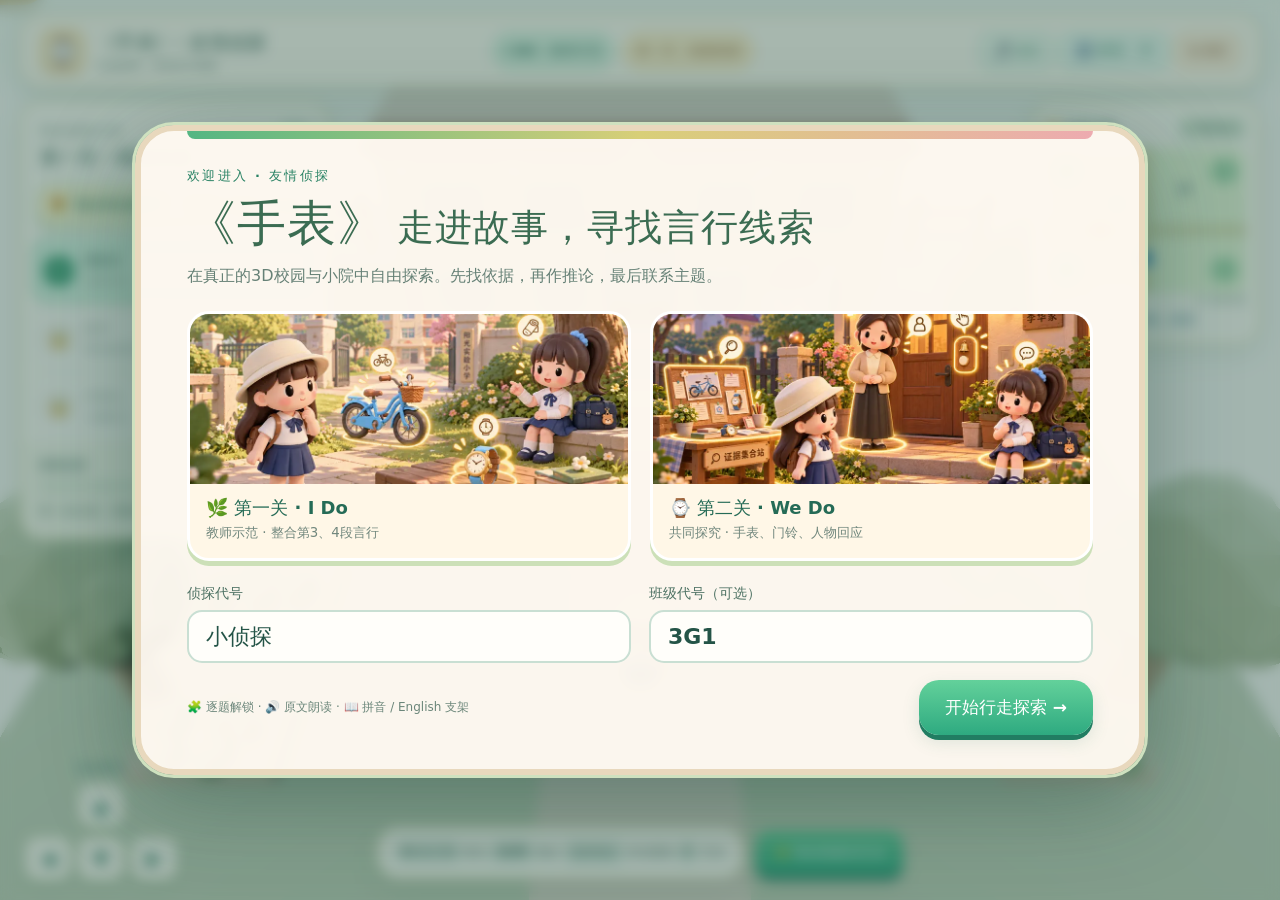
==== friendship3d-v2/index.html @ cc6fbe72 "deploy: load revised level sequence, Lihua paragraph review and level-2 watch trigger" ====
<!doctype html>
<html lang="zh-SG"><head><meta charset="UTF-8"><meta name="viewport" content="width=device-width, initial-scale=1, viewport-fit=cover"><meta name="theme-color" content="#edf5e8"><title>《手表》· 3D友情侦探 V2</title><link rel="stylesheet" href="style.css?v=reading-a11y-20261030"></head>
<body>
<main id="app">
 <canvas id="world" aria-label="真实三维游戏场景，可用方向键或WASD操控人物"></canvas>
 <div id="sceneBackup" class="scene-backup" hidden><img src="assets/art/campus.webp" alt="3D恢复期间显示的校园场景图"><div class="scene-recovery"><strong>3D 画面暂时中断</strong><p>已保留作答进度。点击下面按钮重新加载3D场景。</p><button class="primary" onclick="location.reload()">↻ 恢复 3D 场景</button></div></div>
 <div class="sky-vignette" aria-hidden="true"></div>
 <header class="topbar"><div class="brand"><span class="brand-icon">⌚</span><div><strong>《手表》· 友情侦探</strong><small>走进故事 · 寻找言行线索</small></div></div><div class="topcenter"><span id="modeTag">I DO · 教师示范</span><span id="levelTag">第一关 · 校园线索</span></div><div class="topbuttons"><button id="sceneReset" type="button" hidden tabindex="-1" aria-hidden="true"></button><button class="iconbtn" id="helpBtn" title="操作说明" hidden>❔<span>帮助</span></button><button class="iconbtn" id="teacherBtn" title="教师控制台" hidden>◈<span>教师</span></button><button class="iconbtn" id="audioBtn" title="朗读开关" hidden>🔊<span>语音</span></button><button class="iconbtn" id="pinyinBtn" type="button" aria-pressed="false" title="显示或隐藏词语拼音">拼音</button><button class="iconbtn" id="resetProgressBtn" type="button" title="回到第一关第一步（清空进度）">↻ <span>重置</span></button></div></header>
 <aside class="quest panel" id="questPanel"><div class="quest-header"><div><small>我的探险任务</small><h2 id="questLevelTitle">第一关 · 校园线索</h2></div><button class="mini-btn" id="questToggle" title="折叠任务">−</button></div><button id="readAssistantBtn" type="button" class="assistant-launch">🌻 我的阅读助手 <span>找依据 · 作推论 · 联主题</span></button><div id="questItems"></div><div class="quest-footer"><div class="progress-label"><span>探索进度</span><strong id="progressCount">0 / 7</strong></div><div class="progress-track"><div id="progressBar"></div></div><div class="evidence-summary" id="evidenceSummary">先找到脚踏车，看看发生了什么。</div></div></aside>
 <div id="hotspotLayer" aria-label="可交互的任务触发点"></div>
 <div class="map panel" id="map"><div class="maphead"><span>🧭 探索地图</span><button id="camReset" title="镜头恢复初始">↺ 重置镜头</button></div><canvas id="miniMap" width="210" height="160"></canvas><div class="maplegend"><span>● 我的位置</span><span>★ 当前任务</span></div><div class="mapcoords" id="mapCoords" aria-live="off">位置：0.0 , 5.5</div></div>
 <div class="bottomhud"><div class="control-tip panel"><span class="key">W A S D</span> 移动 <span class="key">Shift</span> 跑步 <span class="key">鼠标拖动</span> 转动视角 <span class="key">E</span> 互动</div><button class="primary small" id="interactBtn">✨ 靠近线索后互动</button></div>
 <div id="movePad" class="move-pad" aria-label="四方向移动按钮，按住方向箭头即可移动">
  <span class="move-pad-title">自由移动</span>
  <button type="button" class="pad-arrow pad-up" data-dir="up" aria-label="向前移动">▲</button>
  <button type="button" class="pad-arrow pad-left" data-dir="left" aria-label="向左移动">◀</button>
  <button type="button" class="pad-arrow pad-down" data-dir="down" aria-label="向后移动">▼</button>
  <button type="button" class="pad-arrow pad-right" data-dir="right" aria-label="向右移动">▶</button>
 </div>
 <div id="joystick" aria-label="移动摇杆"><div class="thumb"></div></div>
 <div id="toast" role="status" aria-live="polite"></div>
 <div id="loading" class="screen loading"><div class="loadingcard"><div class="loading-sun">☀️</div><h2>正在布置友情侦探的世界……</h2><p id="loadingDetail">加载3D人物与道具</p><div class="progress-track"><div id="loadingBar"></div></div></div></div>
 <div id="intro" class="screen intro hidden"><section class="introcard"><div class="intro-topline"></div><p class="eyebrow">欢迎进入 · 友情侦探</p><h1>《手表》<span>走进故事，寻找言行线索</span></h1><p class="introdesc">在真正的3D校园与小院中自由探索。先找依据，再作推论，最后联系主题。</p><div class="level-cards"><div class="level-card"><img src="assets/art/campus.webp" alt="第一关校园场景概念图"><div><b>🌿 第一关 · I Do</b><small>教师示范 · 整合第3、4段言行</small></div></div><div class="level-card"><img src="assets/art/home.webp" alt="第二关门前场景概念图"><div><b>⌚ 第二关 · We Do</b><small>共同探究 · 手表、门铃、人物回应</small></div></div></div><div class="intro-form"><label>侦探代号<input id="alias" maxlength="24" value="小侦探" placeholder="不用输入真实姓名"></label><label>班级代号（可选）<input id="classCode" maxlength="20" value="3G1" placeholder="例如 3G1"></label></div><div class="intro-footer"><span>🧩 逐题解锁 · 🔊 原文朗读 · 📖 拼音 / English 支架</span><button class="primary" id="startBtn">开始行走探索 →</button></div></section></div>
 <div id="overlay" class="screen overlay hidden"><section class="dialog panel" role="dialog" aria-modal="true" aria-labelledby="dialogTitle"><div class="dialog-head"><div class="dialog-leading"><button type="button" id="taskScaffoldBtn" class="scaffold-trigger hidden" aria-expanded="false" aria-controls="quizScaffoldPanel">🪜 鹰架</button><div><p class="eyebrow" id="dialogMode">I DO · 证据收集</p><h2 id="dialogTitle">任务标题</h2></div></div><button class="closebtn" id="closeDialog" title="关闭对话（进度保留）">✕</button></div><div class="dialog-scroll" id="dialogBody"></div><div class="dialog-foot" id="dialogFoot"></div></section></div>
 <div id="panelOverlay" class="screen overlay hidden"><section class="panel-dialog panel" role="dialog" aria-modal="true"><div class="dialog-head"><h2 id="panelTitle">帮助</h2><button class="closebtn" id="closePanel">✕</button></div><div class="panel-body" id="panelBody"></div></section></div>
 </main>
 <script src="../vendor/three.min.js"></script>
 <script src="../webgl-preview/vendor/GLTFLoader.r128.js"></script>
 <script src="world-three.js?v=watch-stage2-20261031-0715"></script>
 <script src="audio-v2.js?v=source-narration-20261030" defer></script>
 <script src="pinyin-v2.js?v=word-level-20261030b" defer></script>
 <script type="module" src="game.js?v=watch-stage2-20261031-0715"></script>
</body></html>
---- friendship3d-v2/style.css ----
:root{--deep:#1e5549;--forest:#26705a;--teal:#3b9e80;--mint:#e1f1e5;--mint2:#eff8ef;--cream:#fffdf6;--sand:#fff4df;--line:#b7d8c3;--ink:#214f43;--muted:#627e72;--gold:#e9be65;--coral:#e9a3a0;--shadow:0 14px 40px #184b3b2b,0 2px 6px #184b3b13;font-family:system-ui,'PingFang SC','Microsoft Yahei',sans-serif;font-synthesis:none}
*{box-sizing:border-box}body,html{margin:0;height:100%;overflow:hidden;color:var(--ink)}button,input,textarea{font:inherit}button{cursor:pointer;transition:.17s ease}button:focus-visible,input:focus-visible,textarea:focus-visible{outline:3px solid #ffbd58;outline-offset:3px}button:disabled{cursor:not-allowed;opacity:.42}#app{position:relative;width:100%;height:100dvh;overflow:hidden;background:linear-gradient(180deg,#a9d6ce,#d6edd7 45%,#f0f4d7)}#world{width:100%;height:100%;display:block;touch-action:none}.sky-vignette{pointer-events:none;position:absolute;inset:0;background:radial-gradient(ellipse at center,transparent 40%,#214a4a33);mix-blend-mode:multiply;opacity:.23}.panel{background:#fffcf4ed;border:2px solid #e1e8d3;box-shadow:var(--shadow);backdrop-filter:blur(12px);border-radius:22px}
.topbar{position:absolute;left:20px;right:20px;top:15px;height:72px;z-index:3;display:flex;align-items:center;justify-content:space-between;gap:12px;padding:10px 17px;background:#fffcf1ef;border:2px solid #ffffffda;border-radius:24px;box-shadow:0 8px 30px #345c4750;backdrop-filter:blur(12px)}.brand{display:flex;align-items:center;gap:11px;min-width:220px}.brand-icon{width:47px;height:47px;display:grid;place-items:center;background:#f6e7c9;border-radius:14px;font-size:25px;box-shadow:inset 0 -3px 0 #e3d0a8}.brand strong{display:block;font-size:19px;font-weight:900;letter-spacing:.4px;white-space:nowrap}.brand small{display:block;font-size:11px;color:var(--muted);margin-top:2px}.topcenter{display:flex;gap:8px;align-items:center}.topcenter span{border-radius:99px;background:#e4f2e4;border:1px solid #b9d8c4;font-size:13px;padding:9px 12px;color:#327758;font-weight:800}.topcenter span:last-child{background:#fff1d9;border-color:#edd1a0;color:#866227}.topbuttons{display:flex;gap:5px}.iconbtn{background:transparent;color:#346859;border:0;border-radius:12px;padding:7px 9px;display:flex;align-items:center;gap:3px;font-weight:800}.iconbtn:hover{background:#e6f4e9}.iconbtn span{font-size:12px}
.quest{position:absolute;left:20px;top:101px;width:min(310px,26vw);max-height:calc(100dvh - 227px);z-index:3;display:flex;flex-direction:column;overflow:hidden}.quest-header{padding:17px 18px 10px;display:flex;align-items:start;justify-content:space-between}.quest-header small{font-size:12px;letter-spacing:2px;color:#759587}.quest h2{margin:5px 0 0;font-size:19px}.mini-btn{border:0;background:#e5eee2;color:#467661;padding:3px 9px;border-radius:9px;font-weight:bold}.quest-items{overflow:auto}.quest-row{margin:0 12px 7px;display:flex;align-items:center;gap:10px;background:#fffefa;border:1px solid #e4eadb;border-radius:13px;padding:11px 9px;font-size:13px;min-height:53px}.quest-row strong{display:block;font-size:13px}.quest-row small{display:block;font-size:11px;color:#8ca197;margin-top:4px}.quest-row.current{background:#e5f4e7;border-color:#76c4a0;box-shadow:0 0 0 1px #a3d2b4}.quest-row.done{background:#edf5e4;color:#53846a}.quest-row.locked{color:#9bad9f}.stepnum{flex:0 0 30px;display:grid;place-items:center;height:30px;border-radius:11px;background:#f3eee0;font-weight:900}.current .stepnum{background:#3ba177;color:white}.done .stepnum{background:#a8d5af}.quest-footer{padding:12px 17px 17px;background:#f7f9ed;border-top:1px solid #e6e8d7}.progress-label{display:flex;justify-content:space-between;font-size:12px;font-weight:700;margin-bottom:8px}.progress-track{height:9px;overflow:hidden;background:#dce9d8;border-radius:99px}.progress-track>div{background:linear-gradient(90deg,#42ae81,#b8d57d,#f1bc72);width:0%;height:100%;border-radius:99px;transition:width .3s}.evidence-summary{font-size:12px;line-height:1.7;margin-top:10px;color:#5e8370}.quest.collapsed #questItems,.quest.collapsed .quest-footer{display:none}.quest.collapsed{width:240px}
.map{position:absolute;right:20px;top:101px;z-index:3;width:229px;padding:12px 11px}.maphead{display:flex;justify-content:space-between;align-items:center;font-size:13px;font-weight:900}.maphead button{font-size:11px;border:0;border-radius:10px;background:#e4f1df;padding:6px;color:#477967}.map canvas{width:100%;height:145px;margin:6px 0 -4px;background:linear-gradient(135deg,#ecf5df,#fdf7e6);border-radius:12px}.maplegend{font-size:10px;color:#66917a;display:flex;justify-content:space-between}
.bottomhud{position:absolute;z-index:3;bottom:21px;left:50%;transform:translateX(-50%);display:flex;align-items:center;gap:12px}.control-tip{padding:13px 17px;font-size:12px;color:#426d5e;white-space:nowrap}.key{display:inline-block;background:#e7f2e8;border:1px solid #bdd7c5;color:#356452;border-radius:6px;padding:2px 4px;font-weight:800}.primary{background:linear-gradient(#57bb86,#278461);color:white;border:none;border-radius:20px;padding:16px 26px;font-size:17px;font-weight:900;box-shadow:0 6px 0 #1c624b,0 8px 20px #174f4033;white-space:nowrap}.primary:hover{filter:brightness(1.045);transform:translateY(-2px)}.primary:active{transform:translateY(3px);box-shadow:0 2px 0 #1c624b}.primary.small{font-size:13px;padding:13px 18px;border-radius:14px}.secondary{background:#faf8e8;border:2px solid #e5d9a7;color:#617f65;border-radius:14px;padding:11px 16px;font-weight:850}.secondary:hover{background:#f8f1d3}.ghost{background:transparent;border:1px solid #b9d7c4;border-radius:12px;color:var(--forest);padding:9px 12px;font-weight:800}.ghost:hover{background:#e6f4e8}
#hotspotLayer{position:absolute;inset:0;z-index:2;pointer-events:none}.hotspot{position:absolute;pointer-events:auto;transform:translate(-50%,-100%);font-size:13px;display:flex;align-items:center;gap:6px;border:2px solid #fff4cb;background:linear-gradient(#fffdfa,#fff4d7);color:#715827;border-radius:99px;padding:7px 12px;box-shadow:0 5px 14px #43382333;white-space:nowrap;font-weight:900}.hotspot.available{border-color:#ffce77;box-shadow:0 0 0 4px #ffcd7485,0 6px 18px #6b532a55;animation:popHotspot 2s ease-in-out infinite}.hotspot.done{background:#dbf4d7;color:#2e775d;border-color:#a3d8af}.hotspot.locked{opacity:.65;background:#f0f2e6;border-color:#cfd4bd;color:#829187}.hotspot:hover{scale:1.05}.hotspot.current::after{content:'任务';position:absolute;right:0;top:-16px;background:#49ac7e;color:white;border-radius:5px;font-size:10px;padding:1px 5px}@keyframes popHotspot{50%{box-shadow:0 0 0 7px #ffce6a32,0 8px 20px #6b532a42}}
#toast{position:absolute;z-index:8;bottom:92px;left:50%;transform:translateX(-50%) translateY(18px);min-width:220px;max-width:min(88vw,580px);background:#236450ee;border:2px solid #b9e4cb;border-radius:15px;padding:12px 18px;color:white;text-align:center;font-size:14px;font-weight:750;box-shadow:var(--shadow);opacity:0;pointer-events:none;transition:.2s}#toast.show{opacity:1;transform:translateX(-50%) translateY(0)}
.screen{position:absolute;inset:0;z-index:10;display:flex;align-items:center;justify-content:center;background:#21574774;backdrop-filter:blur(7px);padding:18px}.hidden{display:none!important}.intro{z-index:15;background:#234f4866}.introcard{position:relative;width:min(1010px,95vw);max-height:95vh;overflow:auto;background:#fffdf5;border:6px solid #faf3d6;outline:3px solid #cee1bf;box-shadow:0 22px 90px #16403366;border-radius:39px;padding:36px 46px 34px}.intro-topline{position:absolute;left:46px;right:46px;top:0;height:8px;border-radius:0 0 13px 13px;background:linear-gradient(90deg,#54b683,#d8cf78,#edabb0)}.eyebrow{color:#288264;letter-spacing:2.3px;font-size:13px;font-weight:900;margin:0 0 10px}.introcard h1{font-size:clamp(31px,4vw,49px);letter-spacing:1px;line-height:1.2;margin:10px 0 13px;font-weight:900}.introcard h1 span{font-size:.75em;margin-left:10px}.introdesc{color:#668176;margin:0 0 24px}.level-cards{display:grid;grid-template-columns:1fr 1fr;gap:19px}.level-card{border-radius:22px;overflow:hidden;background:#fff7e7;border:3px solid white;box-shadow:0 5px 0 #cce0b8}.level-card img{display:block;width:100%;height:170px;object-fit:cover}.level-card>div{padding:12px 16px 16px}.level-card b{font-size:18px;color:#256b56;display:block}.level-card small{color:#71877d;display:block;margin-top:4px}.intro-form{display:grid;grid-template-columns:1fr 1fr;gap:18px;margin-top:24px}.intro-form label{font-size:14px;font-weight:800;color:#4d7163}.intro-form input{display:block;width:100%;border:2px solid #c9dfd3;background:#fffefa;font-size:22px;color:#245447;border-radius:15px;margin-top:7px;padding:12px 17px}.intro-footer{margin-top:17px;display:flex;gap:18px;align-items:center;justify-content:space-between}.intro-footer span{font-size:12px;color:#6b867a}
.loading{z-index:20;background:#f3f8eb}.loadingcard{width:min(430px,90vw);text-align:center;background:white;padding:35px;border-radius:28px;box-shadow:var(--shadow)}.loading-sun{font-size:60px;animation:bounce 1.4s ease-in-out infinite}@keyframes bounce{50%{transform:translateY(-8px)}}.loadingcard h2{font-size:21px}.loadingcard p{color:#779280}.loadingcard .progress-track{margin:25px 0 0}
.overlay{z-index:12;background:#153c3399}.dialog{display:flex;flex-direction:column;width:min(940px,95vw);max-height:min(93dvh,970px);overflow:hidden;border:5px solid #f8f0cb;border-radius:29px;box-shadow:0 25px 70px #1a3a365c}.dialog-head{flex:none;display:flex;justify-content:space-between;align-items:center;padding:17px 28px 14px;background:#fffdf4;border-bottom:1px solid #e4eedc}.dialog-head h2{font-size:27px;line-height:1.2;margin:3px 0 0}.dialog-head .eyebrow{font-size:11px;margin-bottom:4px}.closebtn{border:0;background:#edf2e7;border-radius:11px;color:#517966;width:38px;height:38px;font-size:20px;font-weight:900}.closebtn:hover{background:#d4e7dc}.dialog-scroll{overflow:auto;scrollbar-color:#a0cdb3 transparent;padding:20px 28px 24px;background:#fffdf6;overscroll-behavior:contain}.dialog-foot{display:flex;justify-content:space-between;align-items:center;flex-wrap:wrap;gap:10px;padding:15px 28px 20px;background:#f8f9ed;border-top:1px solid #e0e9d7}.dialog-foot button{font-size:14px}.evidence-box{background:#eaf6e6;border-left:7px solid #64ba80;border-radius:0 18px 18px 0;padding:15px 18px;font-weight:780;color:#375f4e;line-height:1.85;margin-bottom:15px}.art{display:block;width:100%;max-height:245px;object-fit:cover;border-radius:17px;border:4px solid #f5dea3;margin:12px 0 17px}.row-actions{display:flex;flex-wrap:wrap;gap:10px;align-items:center}.vocab-panel{border:1px dashed #b8dcc6;background:#edf8ef;border-radius:15px;padding:13px 15px;margin:12px 0}.vocab-panel summary{cursor:pointer;color:#216f55;font-weight:870}.word-list{display:flex;flex-wrap:wrap;gap:8px;margin-top:12px}.word-chip{border-radius:10px;background:white;border:1px solid #d0e4d5;padding:8px 11px;font-size:13px}.word-chip b{color:#216956}.source-note{margin:9px 0;color:#729082;font-size:12px}.teacher-guide{border-radius:13px;background:#fff6df;border:1px solid #eed7a6;padding:12px 15px;margin:13px 0;font-size:13px;color:#7b673c}.stem{font-size:21px;font-weight:900;line-height:1.55;border-left:5px solid #54ac83;padding-left:17px;margin:20px 0 17px}.choice{padding:12px 15px;display:flex;align-items:center;gap:12px;border:2px solid #dcead7;background:#fffef9;border-radius:16px;margin:9px 0;min-height:56px;cursor:pointer;transition:.16s}.choice:hover{border-color:#7ec2a3;background:#f1faee}.choice.selected{background:#ddf5e6;border-color:#53ae83}.choice .choiceicon{flex:none;width:30px;height:30px;display:grid;place-items:center;border-radius:50%;border:1px solid #a9cbb7;font-weight:900;color:#358264}.choice.selected .choiceicon{background:#2c956c;color:white;border-color:#2c956c}.choice span:last-child{line-height:1.5}.feedback{border-radius:14px;padding:14px 16px;margin:15px 0;font-weight:750;line-height:1.8}.feedback.good{background:#e1f5e2;color:#25855b}.feedback.retry{background:#fff1e4;color:#925d29}.step-mini{color:#7b9589;font-size:12px;font-weight:850}.bucket-panel{display:grid;grid-template-columns:repeat(3,1fr);gap:12px;margin:13px 0}.bucket{min-height:117px;border:2px dashed #a8c8b4;border-radius:15px;background:#f3f9f2;padding:10px;text-align:center}.bucket h4{margin:5px 0 8px;font-size:15px}.bucket.active{border-color:#55a98a;background:#e0f2e8}.dragcard{padding:10px;border-radius:12px;background:white;border:2px solid #d3e4d8;cursor:pointer;margin-bottom:9px;line-height:1.5;font-size:13px;text-align:left}.dragcard.picked{border-color:#399a70;background:#d9f4e4}.dragcard .assigned{display:block;font-size:11px;color:#26956a;margin-top:5px}.note-card{background:#fff7e2;border:1px solid #eadba8;padding:13px 15px;border-radius:15px;margin:12px 0}.note-field{width:100%;min-height:120px;padding:14px;border:2px solid #c5ded0;border-radius:14px;color:#284e44;background:white;resize:vertical;line-height:1.7;font-size:16px}.support-choice{display:grid;grid-template-columns:repeat(3,1fr);gap:9px}.support-btn{border:2px solid #d0e4d5;background:#fafdf9;border-radius:14px;padding:13px 9px;text-align:left;color:#2e6251;font-weight:750}.support-btn.active{background:#dff5e7;border-color:#48a17a}.support-btn small{display:block;color:#789486;margin-top:4px}.selfchecks label{display:block;border:1px solid #dce8d9;border-radius:12px;background:white;padding:10px 13px;margin:7px 0;cursor:pointer}.panel-dialog{width:min(740px,94vw);max-height:87vh;overflow:hidden;display:flex;flex-direction:column}.panel-dialog .dialog-head{padding:20px}.panel-dialog .panel-body{overflow:auto;padding:18px 24px 25px;line-height:1.8}.review-card{padding:12px 14px;border:1px solid #d5e6d7;border-radius:14px;background:#f9fdf8;margin:10px 0}.review-card h3{margin:0 0 5px}.review-card p{margin:3px 0}.control-row{display:flex;flex-wrap:wrap;gap:10px;margin:13px 0}
#joystick{display:none;position:absolute;z-index:3;bottom:27px;left:20px;width:102px;height:102px;border-radius:50%;background:#eff8edbb;border:3px solid #d7f0d4;box-shadow:0 3px 18px #23463d44;touch-action:none}.thumb{width:42px;height:42px;border-radius:50%;background:#65b998;border:4px solid white;position:absolute;top:27px;left:27px;box-shadow:0 3px 12px #27594955;pointer-events:none;transition:transform .05s}#joystick.using{background:#d2f2dd}
@media(max-width:900px){.topbar{left:10px;right:10px;top:8px;height:60px;padding:7px 9px}.brand{min-width:0}.brand strong{font-size:14px}.brand small{font-size:9px}.brand-icon{width:35px;height:35px;font-size:19px}.topcenter{gap:4px}.topcenter span{padding:5px 8px;font-size:10px}.iconbtn{padding:6px}.iconbtn span{display:none}.quest{left:10px;top:78px;width:260px;max-height:50vh}.map{top:78px;right:10px;width:180px}.map canvas{height:112px}.control-tip{display:none}.bottomhud{bottom:20px;left:auto;right:14px;transform:none}.dialog-scroll{padding:12px 17px}.dialog-head{padding:12px 17px}.dialog-head h2{font-size:21px}.dialog-foot{padding:12px 17px}.introcard{padding:26px}.introcard h1{font-size:28px}}
@media(max-width:650px){#joystick{display:block}.quest{max-height:45vh;width:225px;top:72px}.quest-header{padding:9px 11px}.quest h2{font-size:14px}.quest-row{padding:6px 7px;margin:0 7px 5px;font-size:11px;min-height:42px}.quest-row strong{font-size:11px}.quest-row small{display:none}.quest-footer{padding:8px}.evidence-summary{display:none}.map{display:none}.introcard{padding:28px 17px}.introcard h1 span{display:block;margin:0}.level-cards{gap:8px}.level-card img{height:100px}.level-card b{font-size:12px}.level-card small{font-size:10px}.intro-form{gap:8px}.intro-form input{font-size:17px;padding:10px}.intro-footer{display:block}.intro-footer span{display:block;margin-bottom:18px}.intro-footer button{width:100%}.dialog-scroll{padding:12px}.evidence-box{font-size:13px}.stem{font-size:17px}.art{max-height:170px}.bucket-panel{grid-template-columns:1fr;gap:8px}.bucket{min-height:54px}.support-choice{grid-template-columns:1fr}.dialog-foot{gap:7px}.dialog-foot button{padding:10px;font-size:12px}.hotspot{font-size:11px;padding:6px 9px}.topcenter #modeTag{display:none}}

/* V2 warm clay storybook theme */
:root{--deep:#564936;--forest:#487a5b;--teal:#5b9e79;--mint:#ecf3e6;--mint2:#f6f8ed;--cream:#fff9ee;--sand:#fff2d9;--line:#e3d4b8;--ink:#4b644e;--muted:#718374;--gold:#efc06e;--coral:#e7b0a4;--shadow:0 14px 36px #5f4b3530,0 3px 7px #67533617}
.topbar{background:#fffaedf2;border:2px solid #e6d7b9;box-shadow:0 8px 28px #3c413e2c}.panel,.introcard,.dialog,.panel-dialog{background:#fffaf2f5;border-color:#e8d8bd}.primary{background:linear-gradient(#70c68a,#2c8a60)}.brand-icon{background:#f9e9c3}.topcenter span{background:#e9f1e1;border-color:#d6d8ba}.quest{border-color:#e0cfaf}.hotspot.available{background:#fff4d5;border-color:#e6ae48;box-shadow:0 0 0 4px #ffd98060,0 8px 18px #7d5a2250}.introcard h1{color:#3b6c52}

/* 2026-10-30 — safe graphics fallback: only shown on WebGL context failure */
.scene-backup[hidden]{display:none!important}
.scene-backup{position:absolute;inset:0;z-index:1;overflow:hidden;background:linear-gradient(120deg,#bddfd3,#e7e8c8);display:flex;align-items:center;justify-content:center}
.scene-backup>img{position:absolute;width:100%;height:100%;object-fit:cover;filter:blur(1.5px) brightness(.82);transform:scale(1.02)}
.scene-recovery{position:relative;max-width:min(430px,86vw);padding:24px 28px;background:#fff9e9f5;border:3px solid #eccd90;border-radius:25px;text-align:center;box-shadow:0 14px 40px #1d3e3048}
.scene-recovery strong{display:block;color:#356754;font-size:22px}.scene-recovery p{font-size:14px;line-height:1.7;color:#62786b}
#musicBtn[aria-pressed="false"]{opacity:.55}

/* 2026-10-30: pastel-bright student-friendly palette, while retaining the teacher's original layout */
:root{--deep:#295e50;--forest:#248263;--teal:#30af86;--mint:#dcf9e1;--mint2:#ecfbef;--cream:#fffdf4;--sand:#fff1d4;--line:#b6e4ca;--ink:#2e6152;--muted:#63877a;--gold:#f6bf61;--coral:#f3a8a4;--shadow:0 12px 34px #4d89702e,0 3px 8px #3479631b}
#app{background:linear-gradient(180deg,#b5eafa 0%,#d3f7db 53%,#f6f5ca 100%)}
.sky-vignette{opacity:0!important}
.topbar{background:#fffdf4f5;border-color:#fff1cd;box-shadow:0 8px 25px #74a58a4d}
.panel{background:#fffef7f3;border-color:#e6e7bb;box-shadow:0 10px 26px #67947a29}
.quest-row.current{background:#ddf8e8;border-color:#51c798}
.topcenter span{background:#def6e5;border-color:#a8dec1;color:#246e58}
.topcenter span:last-child{background:#fff2d0;border-color:#edce8e;color:#9a6b36}
.primary{background:linear-gradient(180deg,#63d19b,#2eaa80);box-shadow:0 5px 0 #217d62,0 7px 17px #28765a25}
.hotspot.available{background:linear-gradient(#fffdec,#ffebb7);border-color:#ffc257;box-shadow:0 0 0 5px #ffe7a177,0 6px 18px #8f793433}
.evidence-box{background:#e4f9e8;border-left-color:#53c78b}
.vocab-panel{background:#eafbf1;border-color:#9adeb6}
.topbuttons #helpBtn,.topbuttons #teacherBtn,.topbuttons #audioBtn,.topbuttons #voicePickerBtn{display:none!important}
.topbuttons #pinyinBtn{background:#e9f9f0;border:1px solid #a4dbba;border-radius:12px;padding:9px 15px;color:#2b8464;font-weight:900;font-size:14px}
.topbuttons #pinyinBtn[aria-pressed="true"]{background:#38b786;color:white;border-color:#29966d}
.topbuttons #resetProgressBtn{background:#fff2df;border:1px solid #f3d39f;color:#996335;border-radius:12px;padding:9px 13px;font-weight:900;font-size:14px}
.topbuttons #resetProgressBtn:hover{background:#ffe7c5}
.topbuttons #musicBtn{background:#edf9ee;border:1px solid #acdcbf;color:#288260;border-radius:12px;padding:9px 13px}
.mapcoords{padding:5px 7px 2px;color:#276f87;font-size:12px;font-weight:800;text-align:center;letter-spacing:.04em}
.pinyin-enabled ruby,.pinyin-enabled .dialog ruby,.pinyin-enabled .panel-body ruby{ruby-position:over;white-space:nowrap;display:inline-ruby;vertical-align:baseline;line-height:1.95}
.pinyin-enabled rt{font-size:clamp(13px,.74em,19px);line-height:1.16;color:#246f72;font-weight:800;text-align:center;letter-spacing:0}
.pinyin-enabled .stem,.pinyin-enabled .choice,.pinyin-enabled .evidence-box,.pinyin-enabled .review-card p{line-height:2.1}
.pinyin-enabled .watch-pinyin-word{margin-inline:1px}
@media(max-width:650px){.pinyin-enabled rt{font-size:clamp(12px,.73em,17px)}.pinyin-enabled .stem,.pinyin-enabled .choice{line-height:2.15}}
.dialog-scroll ruby{margin-inline:1px}
@media(max-width:650px){.topbuttons #pinyinBtn,.topbuttons #resetProgressBtn,.topbuttons #musicBtn{font-size:12px;padding:6px 8px}.topbar{gap:5px}.topcenter #levelTag{font-size:10px}.mapcoords{display:none}}

/* Reliable 4-direction roaming controls for the stationary campus overview camera. */
.move-pad{position:absolute;bottom:18px;left:24px;z-index:5;display:grid;grid-template-columns:48px 48px 48px;grid-template-rows:16px 48px 48px;gap:5px;user-select:none;-webkit-user-select:none;touch-action:none;align-items:center;justify-items:center}
.move-pad-title{grid-column:1/4;grid-row:1;font-size:12px;font-weight:900;color:#246d59;text-shadow:0 1px white;letter-spacing:1px}
.pad-arrow{border-radius:14px;border:2px solid #d2e4c3;background:#fffdf5f2;color:#28785e;box-shadow:0 3px 0 #b4caa9,0 4px 10px #224b3c23;width:48px;height:45px;padding:0;font-size:19px;line-height:1;touch-action:none;cursor:pointer}
.pad-arrow:active{transform:translateY(3px);box-shadow:0 0 0 #b4caa9;background:#bdeecf}
.pad-up{grid-column:2;grid-row:2}.pad-left{grid-column:1;grid-row:3}.pad-down{grid-column:2;grid-row:3}.pad-right{grid-column:3;grid-row:3}
@media(max-width:760px){.move-pad{display:none}}

/* The reader's independent helper occupies one compact slot above the quest list. */
.assistant-launch{display:flex;align-items:center;justify-content:space-between;gap:8px;width:calc(100% - 28px);margin:3px 14px 13px;padding:11px 12px;border:1.5px solid #9bd6ba;border-radius:15px;background:linear-gradient(120deg,#fff8d4,#e5f8e7);color:#247158;font-size:15px;font-weight:900;cursor:pointer;box-shadow:0 3px 0 #b5d5b9}
.assistant-launch span{font-size:10px;font-weight:700;color:#6f9879;white-space:nowrap}
.assistant-launch:hover{background:#dff8e6}
.reading-helper-steps{display:grid;grid-template-columns:repeat(3,minmax(0,1fr));gap:12px;margin:15px 0}
.reading-helper-steps section{padding:13px;border-radius:16px;background:#eff9e4;border:1.5px solid #bfdcb7;color:#355f50;line-height:1.6}
.reading-helper-steps section:nth-child(2){background:#fff2d8;border-color:#edcd93}
.reading-helper-steps section:nth-child(3){background:#eaf5fe;border-color:#b6d7eb}
.reading-helper-steps section>b{font-size:17px}
.reading-helper-steps section>b span{display:inline-flex;align-items:center;justify-content:center;border-radius:50%;width:26px;height:26px;background:#4db38e;color:#fff;margin-right:6px}
.reading-helper-steps section:nth-child(2)>b span{background:#eeaa4c}
.reading-helper-steps section:nth-child(3)>b span{background:#65abd9}
.reading-helper-steps p{margin:9px 0 0;font-size:14px}
.helper-evidence{border-left:4px solid #5abd91;padding:10px 13px;background:#eef9ef;border-radius:8px}
.gate-link{white-space:nowrap;background:#fff1cf!important;border:2px solid #f4ba5b!important;box-shadow:0 0 0 5px #ffe4a071,0 6px 18px #9c784944!important;color:#865425!important;animation:gateGlow 1.6s ease-in-out infinite alternate}
@keyframes gateGlow{from{box-shadow:0 0 0 4px #ffe4a053,0 6px 14px #9c784922}to{box-shadow:0 0 0 10px #fff0b583,0 7px 18px #9c784944}}
@media(max-width:850px){.reading-helper-steps{grid-template-columns:1fr}.assistant-launch span{display:none}}

/* 2026-10-30: evidence cards physically move into one of the two matching buckets. */
.cat-source{background:#eff8ef;border:2px solid #c7e5d0;border-radius:18px;padding:13px 16px;margin:14px 0 16px;min-height:90px}
.cat-source>h4{margin:0 0 11px;color:#246d57;font-size:15px}
.cat-source>h4 small{font-weight:600;color:#658a74;font-size:12px}
.cat-stack,.cat-bucket-cards{display:flex;flex-direction:column;gap:9px;min-height:56px}
.cat-source .dragcard,.bucket .dragcard{position:relative;display:flex;align-items:center;justify-content:space-between;text-align:left;width:100%;border:2px solid #d1e4d9;border-radius:13px;background:#fffefb;margin:0;padding:13px 15px;line-height:1.65;color:#2e6253;font-size:15px;box-shadow:0 3px 0 #d5e6dc;cursor:grab;touch-action:none}
.cat-source .dragcard:active,.bucket .dragcard:active{cursor:grabbing}
.cat-source .dragcard.picked,.bucket .dragcard.picked{border-color:#268c66;background:#dff5e7;box-shadow:0 0 0 2px #8cceb0}
.cat-source .dragcard.dragging,.bucket .dragcard.dragging{opacity:.48}
.card-grip{font-size:24px;color:#a7c3ab;line-height:1;margin-left:12px;flex-shrink:0}
.cat-empty,.cat-placeholder{display:flex;align-items:center;justify-content:center;min-height:70px;padding:11px;text-align:center;font-size:13px;color:#719185}
.bucket-panel{display:grid;grid-template-columns:repeat(2,minmax(0,1fr));gap:15px;margin:13px 0 9px}
.bucket{min-height:145px;border:2.5px dashed #a9cfb9;background:#f2f9f1;border-radius:19px;padding:14px;cursor:pointer;text-align:left;transition:border-color .15s,background .15s}
.bucket:nth-child(2){border-color:#b5c9ef;background:#f1f6ff}
.bucket h4{font-size:17px;color:#276454;margin:2px 0 10px;text-align:center}
.bucket:nth-child(2) h4{color:#456995}
.bucket .dragcard{font-size:14px;background:#dff4e7;border-color:#74c4a4}
.bucket:nth-child(2) .dragcard{background:#e7efff;border-color:#9db9eb}
.bucket.drag-over,.cat-source.drag-over{border-color:#258d62!important;background:#d7fae4!important;box-shadow:0 0 0 4px #80ddb376}
.cat-instruction{font-size:12px;color:#638674;margin:8px 0 16px}
.cat-drag-ghost{position:fixed;transform:translate(-50%,-50%);pointer-events:none;z-index:9999;max-width:min(340px,65vw);background:#fffefa;border:3px solid #46b789;border-radius:12px;padding:11px 17px;color:#2a644d;box-shadow:0 16px 35px #0b50314b;font-size:14px;font-weight:700}
.dragcard:focus-visible,.bucket:focus-visible,.cat-source:focus-within{outline:3px solid #308fb7;outline-offset:3px}
/* Teacher-visible left-hand scaffold entry on both collection-station questions. */
.dialog-leading{display:flex;align-items:center;gap:13px;min-width:0}
.scaffold-trigger{align-self:center;white-space:nowrap;background:#fff1d4;border:2px solid #e8bd70;border-radius:15px;padding:9px 14px;font-size:16px;font-weight:900;color:#93652a;box-shadow:0 3px 0 #dfc18a;cursor:pointer}
.scaffold-trigger[aria-expanded="true"]{background:#e3f8e9;border-color:#5fc49b;color:#236d57}
.scaffold-trigger.hidden{display:none!important}
.scaffold-panel{margin:15px 0 17px;border:2px solid #bbddc8;border-radius:18px;padding:15px 17px;background:linear-gradient(135deg,#f5fff1,#e9f8f8);color:#285d4a;line-height:1.8}
.scaffold-panel>strong{font-size:18px}
.scaffold-panel>p{margin:10px 0}
.scaffold-section{margin:10px 0;border-bottom:1px dashed #bad9c6;padding-bottom:12px}
.scaffold-section:last-of-type{border-bottom:0}
.scaffold-section>b{display:block;font-size:16px;margin-bottom:8px}
.scaffold-chips{display:grid;grid-template-columns:repeat(2,minmax(0,1fr));gap:8px}
.scaffold-chip{background:#fffdf8;border:1px solid #d0e4d5;border-radius:10px;padding:10px 12px;font-size:13px}
.scaffold-chip b{display:block;font-size:12px;color:#3a9a74;margin-bottom:4px}
.scaffold-chip span{color:#486d60}
.scaffold-formula,.scaffold-quick{padding:14px 16px;border-radius:14px;margin:15px 0;background:#fff8df;border:1.5px solid #f0d6a1;line-height:1.8;color:#596b51}
.scaffold-formula{background:#fffef5}
.scaffold-formula p,.note-card p{white-space:normal;line-height:1.9;margin:9px 0}
.scaffold-quick p{margin:7px 0}
.scaffold-insert{margin-top:7px}
.note-field{min-height:145px}
@media(max-width:650px){.bucket-panel{grid-template-columns:1fr}.bucket{min-height:120px}.dialog-leading{gap:8px}.scaffold-trigger{font-size:12px;padding:6px 8px}.scaffold-chips{grid-template-columns:1fr}.cat-source .dragcard,.bucket .dragcard{font-size:13px}}
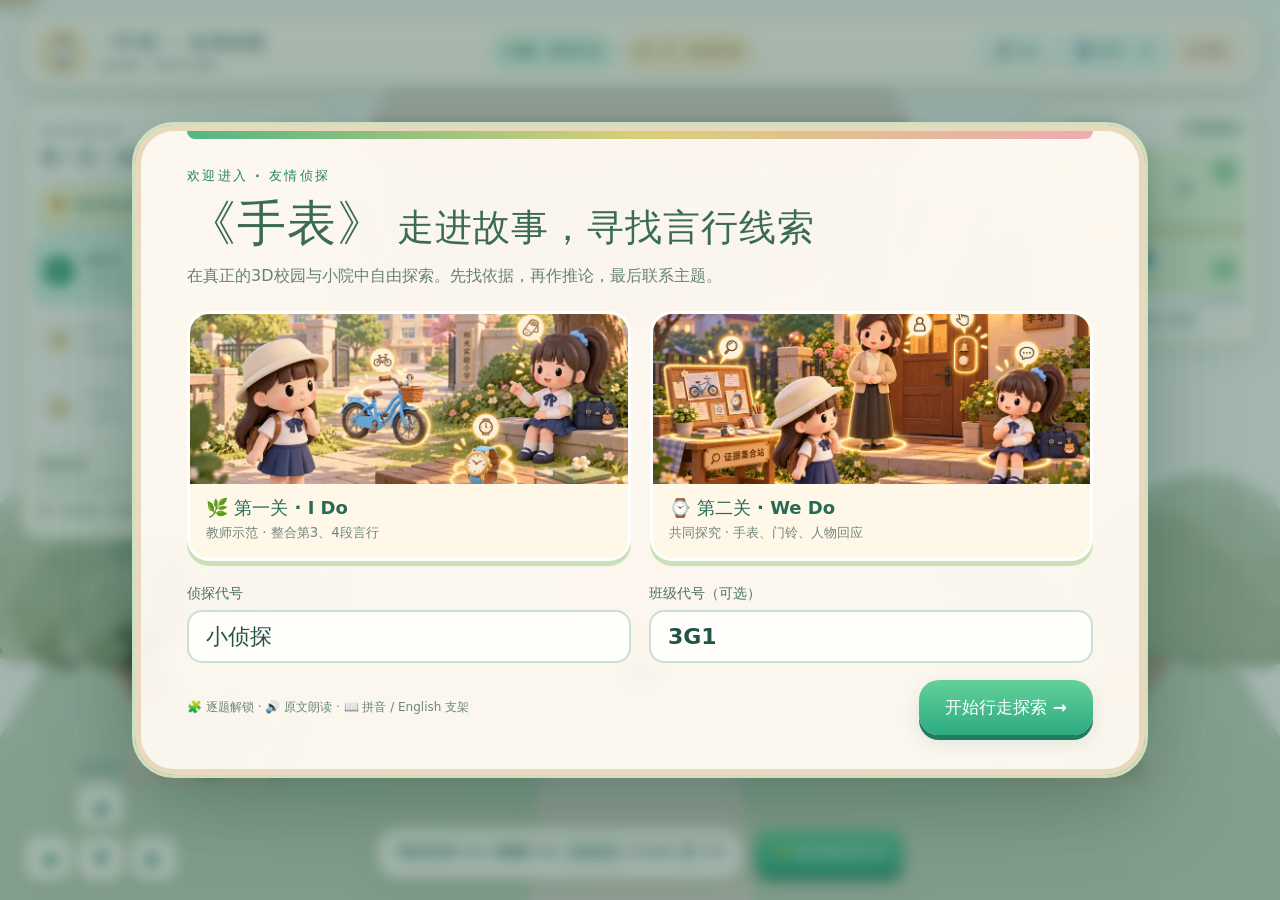
==== commit 6ffd4b81: "release: refresh game and 3D scripts so second-level Lihua is visible and reachable" ====
--- a/friendship3d-v2/index.html
+++ b/friendship3d-v2/index.html
@@ -26,8 +26,8 @@
  </main>
  <script src="../vendor/three.min.js"></script>
  <script src="../webgl-preview/vendor/GLTFLoader.r128.js"></script>
- <script src="world-three.js?v=watch-stage2-20261031-0715"></script>
+ <script src="world-three.js?v=lihua-visible-20261031-0731"></script>
  <script src="audio-v2.js?v=source-narration-20261030" defer></script>
  <script src="pinyin-v2.js?v=word-level-20261030b" defer></script>
- <script type="module" src="game.js?v=watch-stage2-20261031-0715"></script>
+ <script type="module" src="game.js?v=lihua-visible-20261031-0731"></script>
 </body></html>
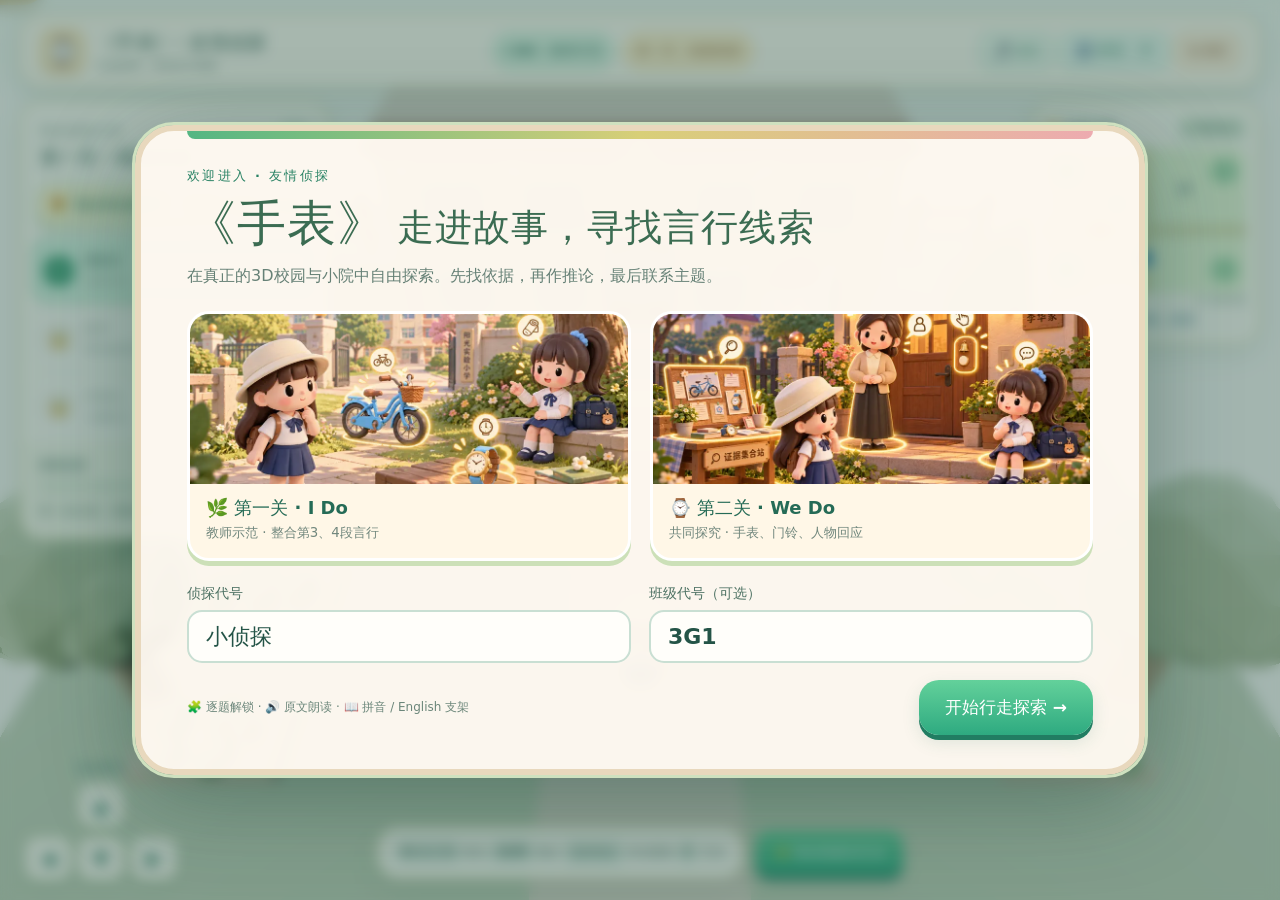
==== commit 85272a55: "Deploy compact pinyin spacing in CSS and word-aware annotation script" ====
--- a/friendship3d-v2/index.html
+++ b/friendship3d-v2/index.html
@@ -1,5 +1,5 @@
 <!doctype html>
-<html lang="zh-SG"><head><meta charset="UTF-8"><meta name="viewport" content="width=device-width, initial-scale=1, viewport-fit=cover"><meta name="theme-color" content="#edf5e8"><title>《手表》· 3D友情侦探 V2</title><link rel="stylesheet" href="style.css?v=reading-a11y-20261030"></head>
+<html lang="zh-SG"><head><meta charset="UTF-8"><meta name="viewport" content="width=device-width, initial-scale=1, viewport-fit=cover"><meta name="theme-color" content="#edf5e8"><title>《手表》· 3D友情侦探 V2</title><link rel="stylesheet" href="style.css?v=pinyin-compact-spacing-20261031"></head>
 <body>
 <main id="app">
  <canvas id="world" aria-label="真实三维游戏场景，可用方向键或WASD操控人物"></canvas>
@@ -28,6 +28,6 @@
  <script src="../webgl-preview/vendor/GLTFLoader.r128.js"></script>
  <script src="world-three.js?v=lihua-visible-20261031-0731"></script>
  <script src="audio-v2.js?v=source-narration-20261030" defer></script>
- <script src="pinyin-v2.js?v=word-level-20261030b" defer></script>
+ <script src="pinyin-v2.js?v=pinyin-compact-spacing-20261031" defer></script>
  <script type="module" src="game.js?v=lihua-visible-20261031-0731"></script>
 </body></html>
--- a/friendship3d-v2/style.css
+++ b/friendship3d-v2/style.css
@@ -45,12 +45,49 @@
 .topbuttons #resetProgressBtn:hover{background:#ffe7c5}
 .topbuttons #musicBtn{background:#edf9ee;border:1px solid #acdcbf;color:#288260;border-radius:12px;padding:9px 13px}
 .mapcoords{padding:5px 7px 2px;color:#276f87;font-size:12px;font-weight:800;text-align:center;letter-spacing:.04em}
-.pinyin-enabled ruby,.pinyin-enabled .dialog ruby,.pinyin-enabled .panel-body ruby{ruby-position:over;white-space:nowrap;display:inline-ruby;vertical-align:baseline;line-height:1.95}
-.pinyin-enabled rt{font-size:clamp(13px,.74em,19px);line-height:1.16;color:#246f72;font-weight:800;text-align:center;letter-spacing:0}
-.pinyin-enabled .stem,.pinyin-enabled .choice,.pinyin-enabled .evidence-box,.pinyin-enabled .review-card p{line-height:2.1}
-.pinyin-enabled .watch-pinyin-word{margin-inline:1px}
-@media(max-width:650px){.pinyin-enabled rt{font-size:clamp(12px,.73em,17px)}.pinyin-enabled .stem,.pinyin-enabled .choice{line-height:2.15}}
-.dialog-scroll ruby{margin-inline:1px}
+/* Compact word-level ruby: small pinyin above readable Hanzi, with deliberate vertical and side gaps.
+   Script inserts <wbr> between annotated words so long questions can wrap without shifting. */
+.pinyin-enabled ruby.watch-pinyin-word{
+  display:inline-ruby;
+  ruby-position:over;
+  ruby-align:center;
+  white-space:nowrap;
+  vertical-align:baseline;
+  line-height:1.35;
+  margin-inline:.15em;
+}
+.pinyin-enabled ruby.watch-pinyin-word rt{
+  font-family:system-ui,"Arial",sans-serif;
+  font-size:clamp(9px,.52em,12px);
+  font-weight:650;
+  line-height:1.15;
+  padding-bottom:.35em;
+  letter-spacing:0;
+  text-align:center;
+  white-space:nowrap;
+  color:#327384;
+}
+/* Each annotated term remains together while adjacent terms may wrap naturally. */
+.pinyin-enabled .stem,
+.pinyin-enabled .choice,
+.pinyin-enabled .evidence-box,
+.pinyin-enabled .review-card p,
+.pinyin-enabled .scaffold-panel,
+.pinyin-enabled .note-card,
+.pinyin-enabled .word-chip,
+.pinyin-enabled .feedback,
+.pinyin-enabled .dragcard{
+  line-height:2.15;
+  overflow-wrap:anywhere;
+}
+.pinyin-enabled .choice span:last-child,
+.pinyin-enabled .cat-source .dragcard,
+.pinyin-enabled .bucket .dragcard{line-height:2.15}
+@media(max-width:650px){
+  .pinyin-enabled ruby.watch-pinyin-word{margin-inline:.12em}
+  .pinyin-enabled ruby.watch-pinyin-word rt{font-size:clamp(9px,.5em,11px);padding-bottom:.32em}
+  .pinyin-enabled .stem,.pinyin-enabled .choice,.pinyin-enabled .evidence-box{line-height:2.25}
+}
 @media(max-width:650px){.topbuttons #pinyinBtn,.topbuttons #resetProgressBtn,.topbuttons #musicBtn{font-size:12px;padding:6px 8px}.topbar{gap:5px}.topcenter #levelTag{font-size:10px}.mapcoords{display:none}}
 
 /* Reliable 4-direction roaming controls for the stationary campus overview camera. */
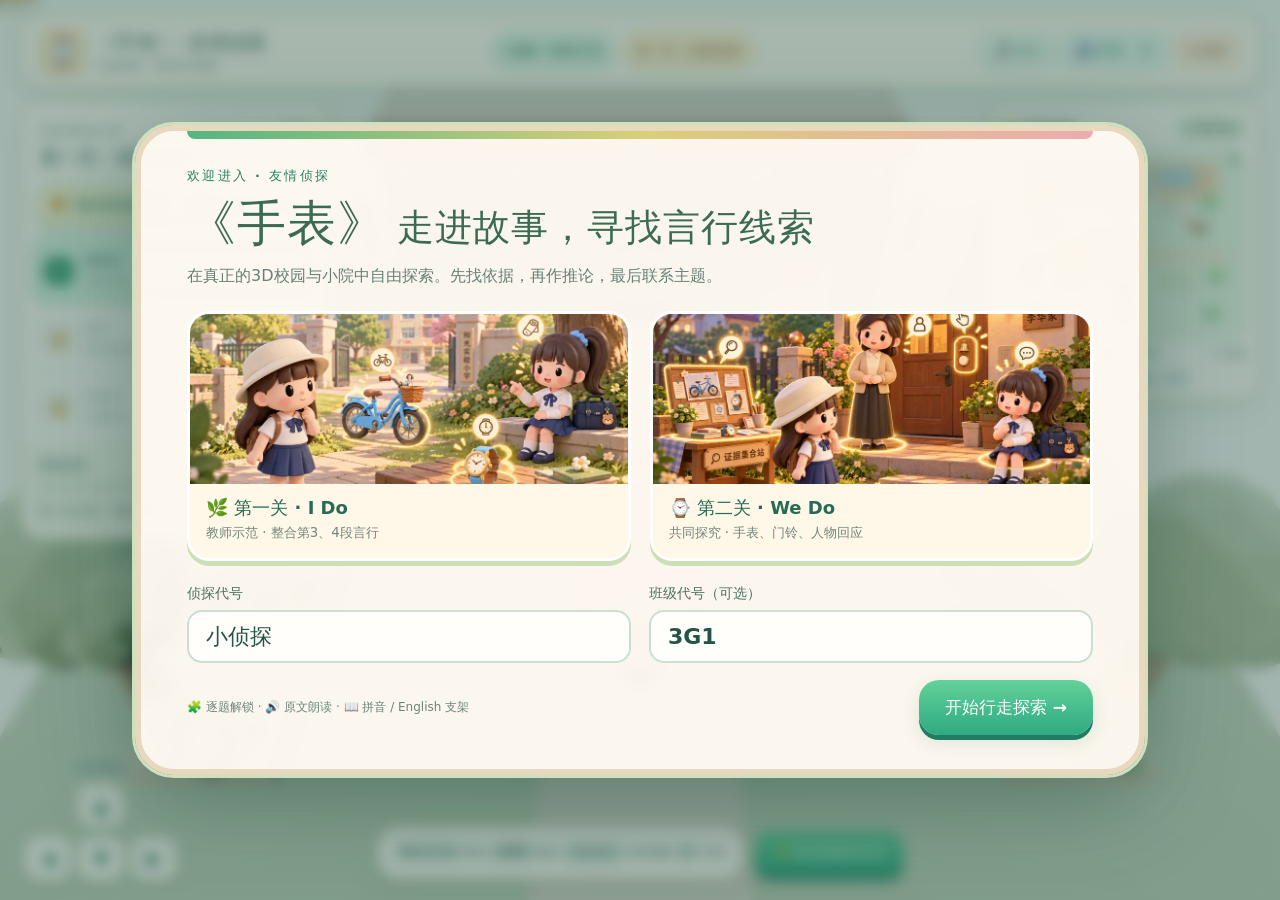
==== commit 70633103: "Publish quieter Chinese narration and redesigned campus/home map with live markers" ====
--- a/friendship3d-v2/index.html
+++ b/friendship3d-v2/index.html
@@ -1,5 +1,5 @@
 <!doctype html>
-<html lang="zh-SG"><head><meta charset="UTF-8"><meta name="viewport" content="width=device-width, initial-scale=1, viewport-fit=cover"><meta name="theme-color" content="#edf5e8"><title>《手表》· 3D友情侦探 V2</title><link rel="stylesheet" href="style.css?v=pinyin-compact-spacing-20261031"></head>
+<html lang="zh-SG"><head><meta charset="UTF-8"><meta name="viewport" content="width=device-width, initial-scale=1, viewport-fit=cover"><meta name="theme-color" content="#edf5e8"><title>《手表》· 3D友情侦探 V2</title><link rel="stylesheet" href="style.css?v=map-audio-20261031b"></head>
 <body>
 <main id="app">
  <canvas id="world" aria-label="真实三维游戏场景，可用方向键或WASD操控人物"></canvas>
@@ -8,7 +8,7 @@
  <header class="topbar"><div class="brand"><span class="brand-icon">⌚</span><div><strong>《手表》· 友情侦探</strong><small>走进故事 · 寻找言行线索</small></div></div><div class="topcenter"><span id="modeTag">I DO · 教师示范</span><span id="levelTag">第一关 · 校园线索</span></div><div class="topbuttons"><button id="sceneReset" type="button" hidden tabindex="-1" aria-hidden="true"></button><button class="iconbtn" id="helpBtn" title="操作说明" hidden>❔<span>帮助</span></button><button class="iconbtn" id="teacherBtn" title="教师控制台" hidden>◈<span>教师</span></button><button class="iconbtn" id="audioBtn" title="朗读开关" hidden>🔊<span>语音</span></button><button class="iconbtn" id="pinyinBtn" type="button" aria-pressed="false" title="显示或隐藏词语拼音">拼音</button><button class="iconbtn" id="resetProgressBtn" type="button" title="回到第一关第一步（清空进度）">↻ <span>重置</span></button></div></header>
  <aside class="quest panel" id="questPanel"><div class="quest-header"><div><small>我的探险任务</small><h2 id="questLevelTitle">第一关 · 校园线索</h2></div><button class="mini-btn" id="questToggle" title="折叠任务">−</button></div><button id="readAssistantBtn" type="button" class="assistant-launch">🌻 我的阅读助手 <span>找依据 · 作推论 · 联主题</span></button><div id="questItems"></div><div class="quest-footer"><div class="progress-label"><span>探索进度</span><strong id="progressCount">0 / 7</strong></div><div class="progress-track"><div id="progressBar"></div></div><div class="evidence-summary" id="evidenceSummary">先找到脚踏车，看看发生了什么。</div></div></aside>
  <div id="hotspotLayer" aria-label="可交互的任务触发点"></div>
- <div class="map panel" id="map"><div class="maphead"><span>🧭 探索地图</span><button id="camReset" title="镜头恢复初始">↺ 重置镜头</button></div><canvas id="miniMap" width="210" height="160"></canvas><div class="maplegend"><span>● 我的位置</span><span>★ 当前任务</span></div><div class="mapcoords" id="mapCoords" aria-live="off">位置：0.0 , 5.5</div></div>
+ <div class="map panel" id="map"><div class="maphead"><span>🧭 探索地图</span><button id="camReset" title="镜头恢复初始">↺ 重置镜头</button></div><canvas id="miniMap" width="260" height="200" aria-label="按实际场景绘制的校园或庭院地图，显示各个任务、道路、人物位置和行走方向"></canvas><div class="maplegend"><span>🔵 我的位置</span><span>⭐ 当前任务</span><span>✓ 已完成</span></div><div class="mapcoords" id="mapCoords" aria-live="off">位置：0.0 , 5.5</div></div>
  <div class="bottomhud"><div class="control-tip panel"><span class="key">W A S D</span> 移动 <span class="key">Shift</span> 跑步 <span class="key">鼠标拖动</span> 转动视角 <span class="key">E</span> 互动</div><button class="primary small" id="interactBtn">✨ 靠近线索后互动</button></div>
  <div id="movePad" class="move-pad" aria-label="四方向移动按钮，按住方向箭头即可移动">
   <span class="move-pad-title">自由移动</span>
@@ -27,7 +27,7 @@
  <script src="../vendor/three.min.js"></script>
  <script src="../webgl-preview/vendor/GLTFLoader.r128.js"></script>
  <script src="world-three.js?v=lihua-visible-20261031-0731"></script>
- <script src="audio-v2.js?v=source-narration-20261030" defer></script>
+ <script src="audio-v2.js?v=balanced-voice-20261031" defer></script>
  <script src="pinyin-v2.js?v=pinyin-compact-spacing-20261031" defer></script>
- <script type="module" src="game.js?v=lihua-visible-20261031-0731"></script>
+ <script type="module" src="game.js?v=level-aware-map-20261031b"></script>
 </body></html>
--- a/friendship3d-v2/style.css
+++ b/friendship3d-v2/style.css
@@ -160,3 +160,16 @@
 .scaffold-insert{margin-top:7px}
 .note-field{min-height:145px}
 @media(max-width:650px){.bucket-panel{grid-template-columns:1fr}.bucket{min-height:120px}.dialog-leading{gap:8px}.scaffold-trigger{font-size:12px;padding:6px 8px}.scaffold-chips{grid-template-columns:1fr}.cat-source .dragcard,.bucket .dragcard{font-size:13px}}
+
+/* 2026-10-31: readable level-aware minimap, replacing the four-circle placeholder. */
+.map{width:273px;padding:12px 12px 10px}
+.map canvas{display:block;width:100%;height:190px;margin:8px 0 7px;object-fit:fill;background:#eff9eb;border:1.5px solid #cfe5d0;border-radius:14px}
+.maplegend{display:flex;justify-content:space-between;gap:6px;flex-wrap:wrap;font-size:10px;font-weight:750;color:#477766}
+.maplegend span{white-space:nowrap}
+.mapcoords{margin-top:5px;padding:6px 2px 2px;font-size:11px;line-height:1.3;color:#267c88}
+@media(max-width:900px) and (min-width:651px){
+ .map{width:218px;padding:10px}
+ .map canvas{height:153px}
+ .maplegend{font-size:9px}
+}
+@media(max-width:650px){.map{display:none}}
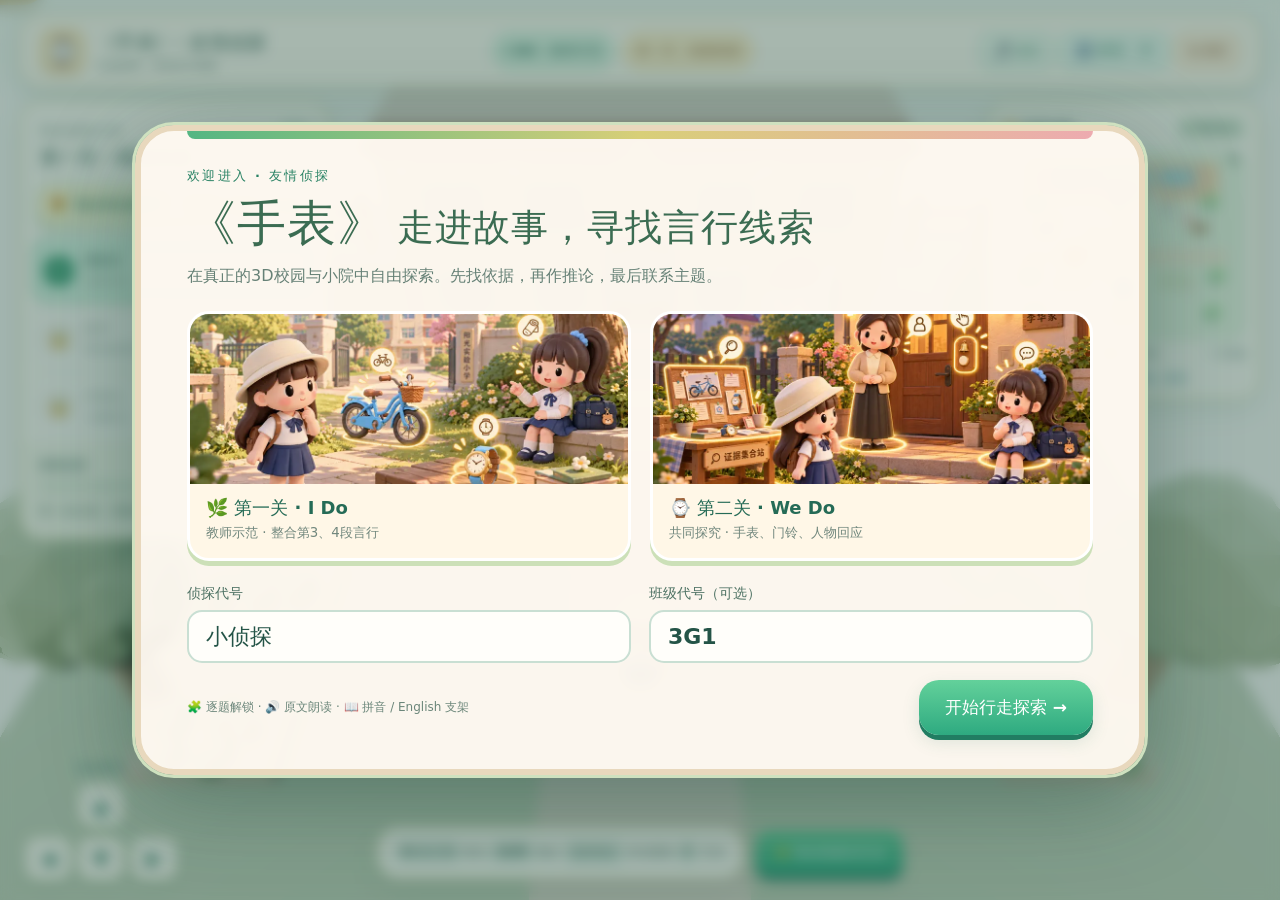
==== commit c0190a55: "Refresh game CSS and JS for notebook completion" ====
--- a/friendship3d-v2/index.html
+++ b/friendship3d-v2/index.html
@@ -1,5 +1,5 @@
 <!doctype html>
-<html lang="zh-SG"><head><meta charset="UTF-8"><meta name="viewport" content="width=device-width, initial-scale=1, viewport-fit=cover"><meta name="theme-color" content="#edf5e8"><title>《手表》· 3D友情侦探 V2</title><link rel="stylesheet" href="style.css?v=map-audio-20261031b"></head>
+<html lang="zh-SG"><head><meta charset="UTF-8"><meta name="viewport" content="width=device-width, initial-scale=1, viewport-fit=cover"><meta name="theme-color" content="#edf5e8"><title>《手表》· 3D友情侦探 V2</title><link rel="stylesheet" href="style.css?v=notebook-completion-20261101"></head>
 <body>
 <main id="app">
  <canvas id="world" aria-label="真实三维游戏场景，可用方向键或WASD操控人物"></canvas>
@@ -29,5 +29,5 @@
  <script src="world-three.js?v=lihua-visible-20261031-0731"></script>
  <script src="audio-v2.js?v=balanced-voice-20261031" defer></script>
  <script src="pinyin-v2.js?v=pinyin-compact-spacing-20261031" defer></script>
- <script type="module" src="game.js?v=level-aware-map-20261031b"></script>
+ <script type="module" src="game.js?v=notebook-completion-20261101"></script>
 </body></html>
--- a/friendship3d-v2/style.css
+++ b/friendship3d-v2/style.css
@@ -173,3 +173,26 @@
  .maplegend{font-size:9px}
 }
 @media(max-width:650px){.map{display:none}}
+
+/* Last notebook flow — congrats → checklist → copyable submitted note */
+.completion-hero{text-align:center;padding:18px 8px 8px}
+.completion-medal{font-size:66px;line-height:1.3}
+.completion-hero h3{font-size:clamp(22px,3.5vw,30px);color:#285e4e;line-height:1.4;margin:9px 0 12px}
+.completion-hero p,.completion-checklist p,.completion-notebook p{color:#527769;line-height:1.75}
+.completion-method{display:inline-block;border-radius:16px;background:#e7f6e9;color:#287656;font-weight:900;padding:13px 18px;margin:8px 0 10px}
+.completion-subtle{font-size:14px;color:#708e7f!important}
+.completion-actions{display:flex;justify-content:center;align-items:center;gap:12px;flex-wrap:wrap;margin-top:20px}
+.completion-checklist{padding:1px 3px}
+.completion-count{display:inline-block;background:#fff3dc;color:#796033;font-weight:900;border-radius:999px;padding:5px 16px}
+.completion-checks{display:grid;gap:12px;margin:17px 0}
+.completion-check{display:flex;align-items:flex-start;gap:14px;border:2px solid #c9e1d0;background:#f7fcf5;border-radius:16px;padding:16px;cursor:pointer}
+.completion-check:has(input:checked){background:#e4f7e8;border-color:#65b98a}
+.completion-check input{width:23px;height:23px;flex:none;margin:4px 0 0;accent-color:#309a73}
+.completion-check span{flex:1}
+.completion-check b{display:block;color:#245d4c}
+.completion-check small{display:block;color:#607d6c;font-size:14px;line-height:1.7;margin-top:3px}
+.completion-meta{padding:9px 13px;border-radius:11px;background:#e8f5e8;color:#336d58;font-size:14px;font-weight:800;margin-bottom:18px}
+.completion-note-label{display:block;font-weight:900;color:#285d4d;margin-bottom:7px}
+.completion-note-text{display:block;width:100%;min-height:230px;max-height:48vh;resize:vertical;white-space:pre-wrap;border:2px solid #9fceb5;border-radius:15px;background:#fffefb;padding:17px 19px;line-height:1.8;font-size:17px;color:#2a584b}
+.completion-copy-status{text-align:center;font-size:13px;min-height:26px;margin:10px 0!important}
+@media(max-width:600px){.completion-actions .primary,.completion-actions .secondary{width:100%;white-space:normal}.completion-check{padding:13px}.completion-note-text{min-height:190px}}
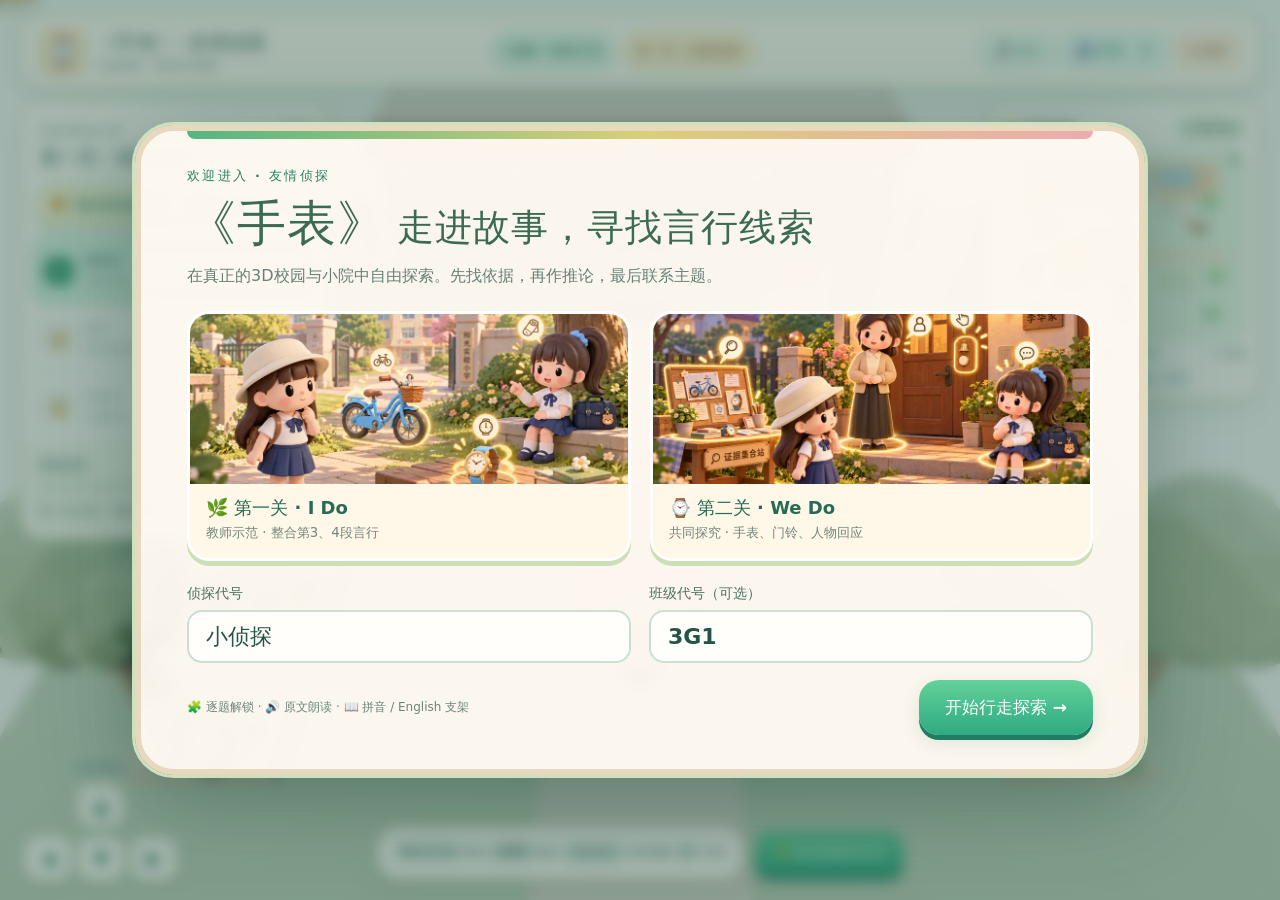
==== commit f003d041: "Bust CSS and JS cache for separate station popups" ====
--- a/friendship3d-v2/index.html
+++ b/friendship3d-v2/index.html
@@ -1,5 +1,5 @@
 <!doctype html>
-<html lang="zh-SG"><head><meta charset="UTF-8"><meta name="viewport" content="width=device-width, initial-scale=1, viewport-fit=cover"><meta name="theme-color" content="#edf5e8"><title>《手表》· 3D友情侦探 V2</title><link rel="stylesheet" href="style.css?v=notebook-completion-20261101"></head>
+<html lang="zh-SG"><head><meta charset="UTF-8"><meta name="viewport" content="width=device-width, initial-scale=1, viewport-fit=cover"><meta name="theme-color" content="#edf5e8"><title>《手表》· 3D友情侦探 V2</title><link rel="stylesheet" href="style.css?v=station-split-20261102"></head>
 <body>
 <main id="app">
  <canvas id="world" aria-label="真实三维游戏场景，可用方向键或WASD操控人物"></canvas>
@@ -29,5 +29,5 @@
  <script src="world-three.js?v=lihua-visible-20261031-0731"></script>
  <script src="audio-v2.js?v=balanced-voice-20261031" defer></script>
  <script src="pinyin-v2.js?v=pinyin-compact-spacing-20261031" defer></script>
- <script type="module" src="game.js?v=notebook-completion-20261101"></script>
+ <script type="module" src="game.js?v=station-split-20261102"></script>
 </body></html>
--- a/friendship3d-v2/style.css
+++ b/friendship3d-v2/style.css
@@ -196,3 +196,15 @@
 .completion-note-text{display:block;width:100%;min-height:230px;max-height:48vh;resize:vertical;white-space:pre-wrap;border:2px solid #9fceb5;border-radius:15px;background:#fffefb;padding:17px 19px;line-height:1.8;font-size:17px;color:#2a584b}
 .completion-copy-status{text-align:center;font-size:13px;min-height:26px;margin:10px 0!important}
 @media(max-width:600px){.completion-actions .primary,.completion-actions .secondary{width:100%;white-space:normal}.completion-check{padding:13px}.completion-note-text{min-height:190px}}
+
+/* Two-screen evidence station: a compact writing workspace without repeated source blocks. */
+.notebook-evidence-chips{display:flex;flex-wrap:wrap;gap:8px;align-items:center;margin:11px 0 6px}
+.notebook-evidence-chips>b{flex-basis:100%;color:#2b6c55;font-size:14px}
+.notebook-evidence-chips>span{display:inline-flex;background:#fffefa;border:1px solid #c9dfc9;border-radius:11px;padding:7px 10px;color:#375b4d;font-size:13px;line-height:1.6}
+.notebook-keywords{font-size:14px;color:#39674f;margin-top:8px!important}
+.support-choice .support-btn{font-size:15px;min-height:60px;line-height:1.45}
+.scaffold-quick{padding:12px 15px;margin:13px 0}
+.scaffold-quick p{margin:5px 0}
+.scaffold-formula p,.note-card p{white-space:pre-line}
+.note-field{min-height:190px;line-height:1.75}
+@media(max-width:650px){.support-choice .support-btn{min-height:47px}.notebook-evidence-chips>span{width:100%}.note-field{min-height:175px}}
